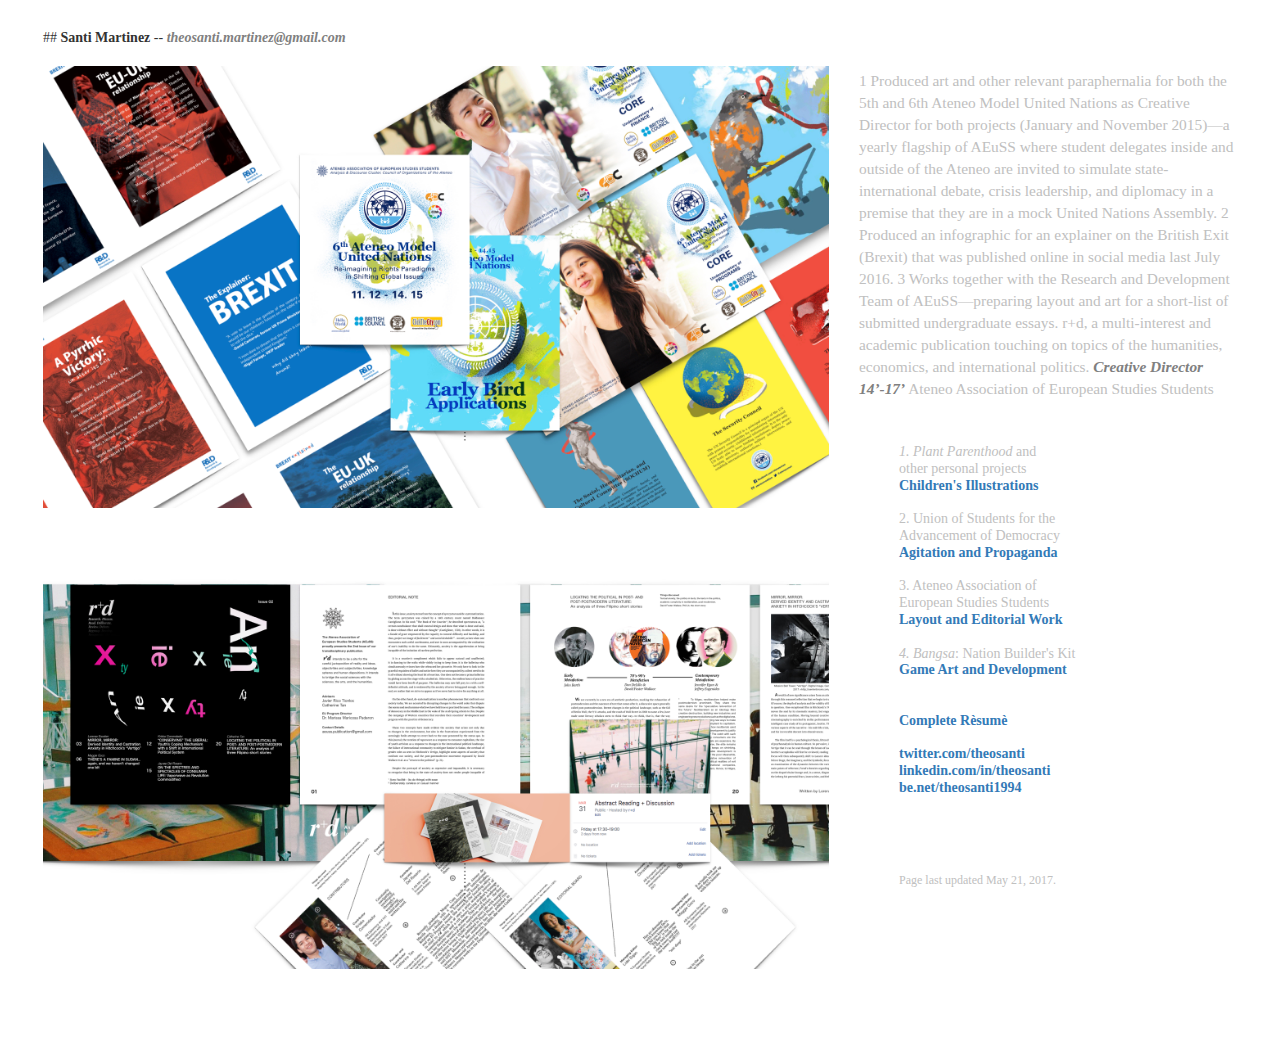
==== AEuSS/index.html @ 22905b5d "Update index.html" ====
<!DOCTYPE html>
<html>
    
    <head>
        <meta charset="utf-8">
        <meta http-equiv="X-UA-Compatible" content="IE=edge">
        <title>theosanti.github.io</title>
        <link rel="stylesheet" href="main.css">
    </head>
    
    <body>
        
        <link rel="stylesheet" href="https://maxcdn.bootstrapcdn.com/bootstrap/3.3.7/css/bootstrap.min.css"><script src="https://ajax.googleapis.com/ajax/libs/jquery/3.2.1/jquery.min.js"></script><script src="https://maxcdn.bootstrapcdn.com/bootstrap/3.3.7/js/bootstrap.min.js"></script>
        
    </body>

<div class="container-fluid">
    
## <b>Santi Martinez</b> -- 
<em>theosanti.martinez@gmail.com</em>
    
  <div class="row">
    <div class="col-sm-4 col-sm-push-8" style="background-color:white;">
    
        <p1><br>
           1 Produced art and other relevant paraphernalia for both the 5th and 6th Ateneo Model United Nations 
            as Creative Director for both projects (January and November 2015)—a yearly flagship of AEuSS where 
            student delegates inside and outside of the Ateneo are invited to simulate state-international debate, 
            crisis leadership, and diplomacy in a premise that they are in a mock United Nations Assembly.
        </p1>

        <p1>
           2 Produced an infographic for an explainer on the British Exit (Brexit) that was published online in social media 
            last July 2016.
        </p1>

        <p1>
            3 Works together with the Research and Development Team of AEuSS—preparing layout and art for a short-list of 
            submitted undergraduate essays. r+d, a multi-interest and academic publication touching on topics of the 
            humanities, economics, and international politics.
        </p1>

        <p1>
            <em>Creative Director 14’-17’</em>
            Ateneo Association of European Studies Students<br><br><br>
        </p1>
        
        <ul>
            <li><i>1. Plant Parenthood</i> and<br> other personal projects<br>
            <a href="https://theosanti.github.io/Personal/">Children's Illustrations</a><br><br>
            </li>
            
            <li>2. Union of Students for the<br> Advancement of Democracy<br>
            <a href="https://theosanti.github.io/USAD/">Agitation and Propaganda</a><br><br>
            </li>
            
            <li>3. Ateneo Association of<br> European Studies Students<br>
            <a href="https://theosanti.github.io/AEuSS/">Layout and Editorial Work</a><br><br>
            </li>
            
            <li><i>4. Bangsa</i>: Nation Builder's Kit<br>
            <a href="https://theosanti.github.io/Thesis/">Game Art and Development</a><br><br><br>
            </li>
            
            <li><a href="https://drive.google.com/file/d/0B7hieBeQVFbtTEdoVnQ2ODlneEk/view?usp=sharing">Complete Rèsumè</a></li><br>
            
            <li><a href="https://twitter.com/theosanti">twitter.com/theosanti</a></li>
            
            <li><a href="https://linkedin.com/in/theosanti">linkedin.com/in/theosanti</a></li>
      
            <li><a href="https://be.net/theosanti1994">be.net/theosanti1994</a></li><br><br><br><br>
                
            <li><h6>Page last updated May 21, 2017.</h6></li>
        </ul>
    </div>
        
    <div class="col-sm-8 col-sm-pull-4" style="background-color:white;">   
        <img src="09.jpeg"/>
        <img src="10.jpeg"/>
        </div>
  </div>
</div>
    
    
</html>
---- AEuSS/main.css ----
html {
    background: #0;
    -webkit-font-smoothing: antialiased;
}

body {
    background: #fff;
    padding: 2em 2em 4em;
}

ul{
    line-height: 1.2;
    list-style:none;
    font-family: "Roboto";
    font-size: 100%;
    color: silver;
}

a{
    font-weight: bolder;
    font-size: 100%;
    color: black;
    text-decoration: none;
}

p1{
    color: silver;
    font-size: 110%;
}

p2{
    font-size: 90%;
    font-family: "Roboto";
    color: silver;
}

h6{
    font-family: "Roboto" ! important;
    color: silver ! important;
}

em{
    font-weight: 600;
    font-family: "Rosalind Serif";
    color: gray;
}

div {
    font-family: "Rosalind Serif";
}

img {
    display: block;
    margin: 1.3em auto;
    max-width: 100%;
}
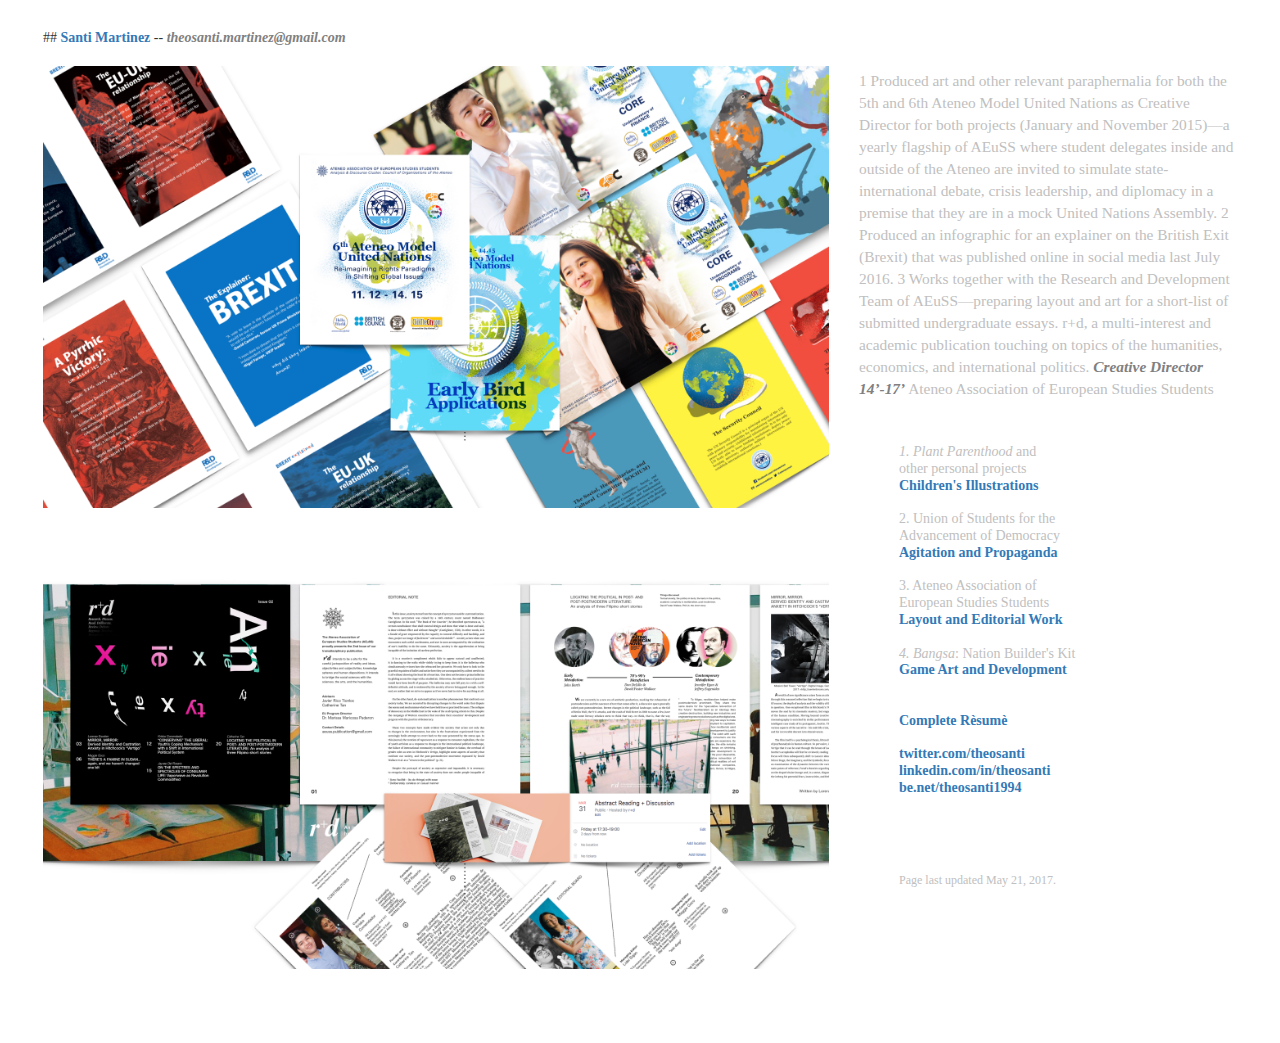
==== commit bef1f5af: "Update index.html" ====
--- a/AEuSS/index.html
+++ b/AEuSS/index.html
@@ -16,7 +16,7 @@
 
 <div class="container-fluid">
     
-## <b>Santi Martinez</b> -- 
+    ## <a href="https://theosanti.github.io"><b>Santi Martinez</b></a> -- 
 <em>theosanti.martinez@gmail.com</em>
     
   <div class="row">
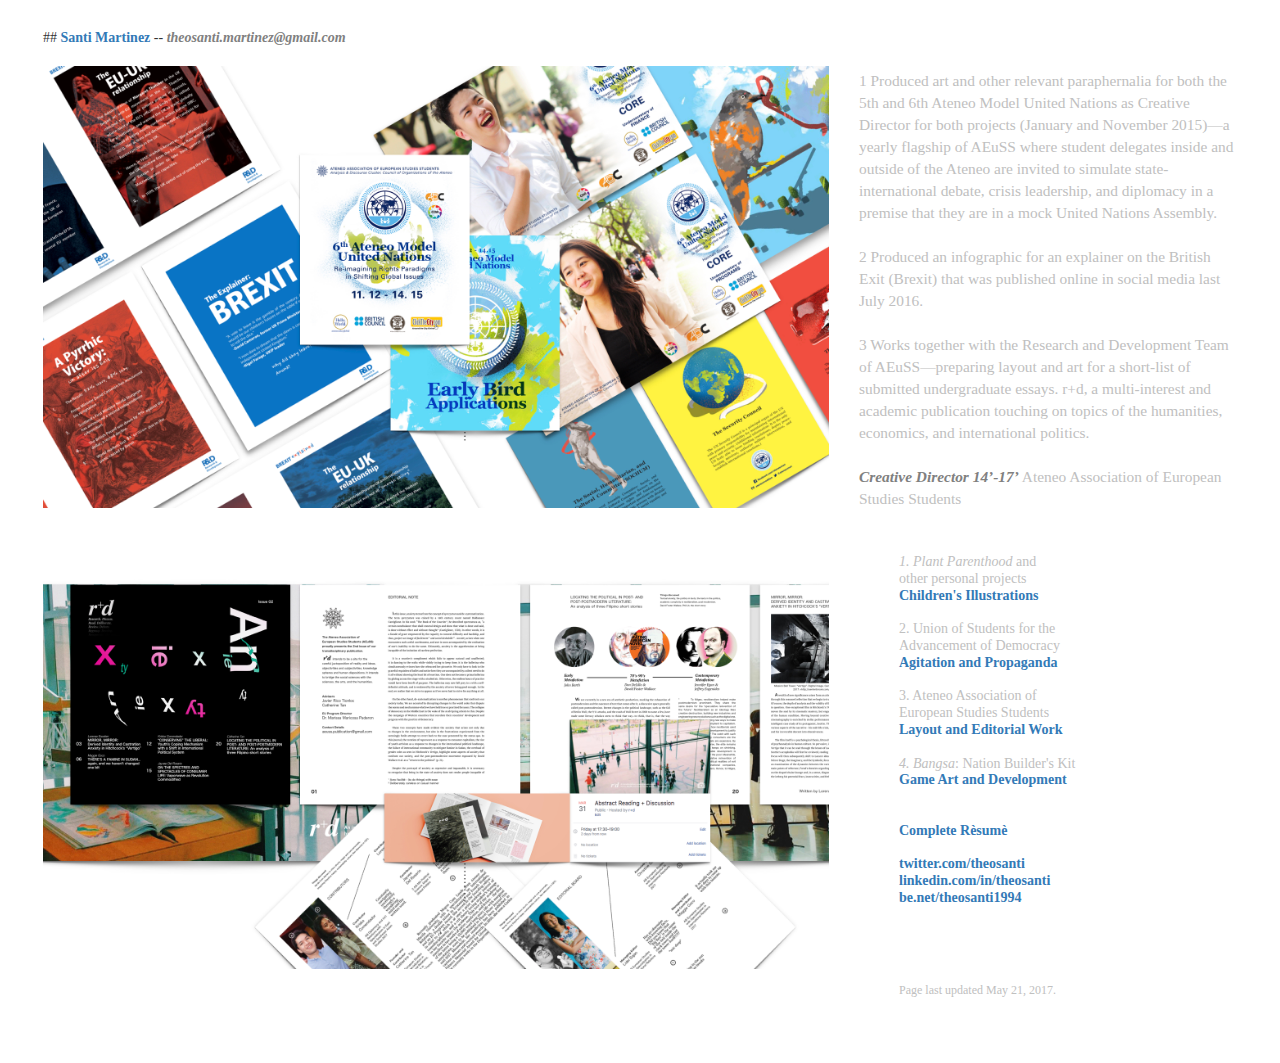
==== commit 0d3ae100: "Update index.html" ====
--- a/AEuSS/index.html
+++ b/AEuSS/index.html
@@ -26,18 +26,18 @@
            1 Produced art and other relevant paraphernalia for both the 5th and 6th Ateneo Model United Nations 
             as Creative Director for both projects (January and November 2015)—a yearly flagship of AEuSS where 
             student delegates inside and outside of the Ateneo are invited to simulate state-international debate, 
-            crisis leadership, and diplomacy in a premise that they are in a mock United Nations Assembly.
+            crisis leadership, and diplomacy in a premise that they are in a mock United Nations Assembly.<br><br>
         </p1>
 
         <p1>
            2 Produced an infographic for an explainer on the British Exit (Brexit) that was published online in social media 
-            last July 2016.
+            last July 2016.<br><br>
         </p1>
 
         <p1>
             3 Works together with the Research and Development Team of AEuSS—preparing layout and art for a short-list of 
             submitted undergraduate essays. r+d, a multi-interest and academic publication touching on topics of the 
-            humanities, economics, and international politics.
+            humanities, economics, and international politics.<br><br>
         </p1>
 
         <p1>
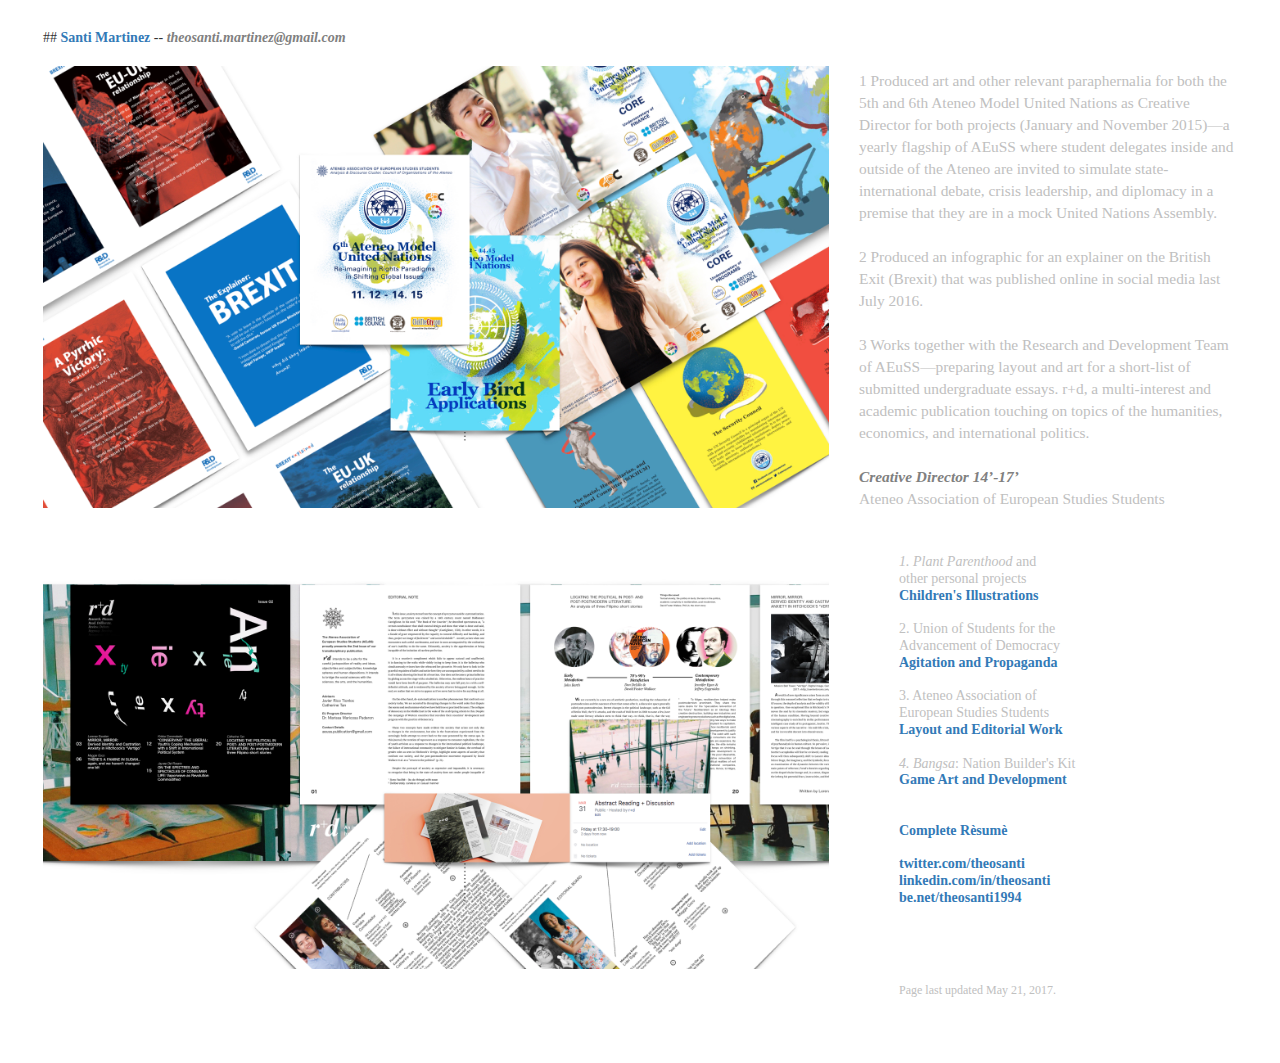
==== commit b82ed723: "Update index.html" ====
--- a/AEuSS/index.html
+++ b/AEuSS/index.html
@@ -41,7 +41,7 @@
         </p1>
 
         <p1>
-            <em>Creative Director 14’-17’</em>
+            <em>Creative Director 14’-17’</em><br>
             Ateneo Association of European Studies Students<br><br><br>
         </p1>
         
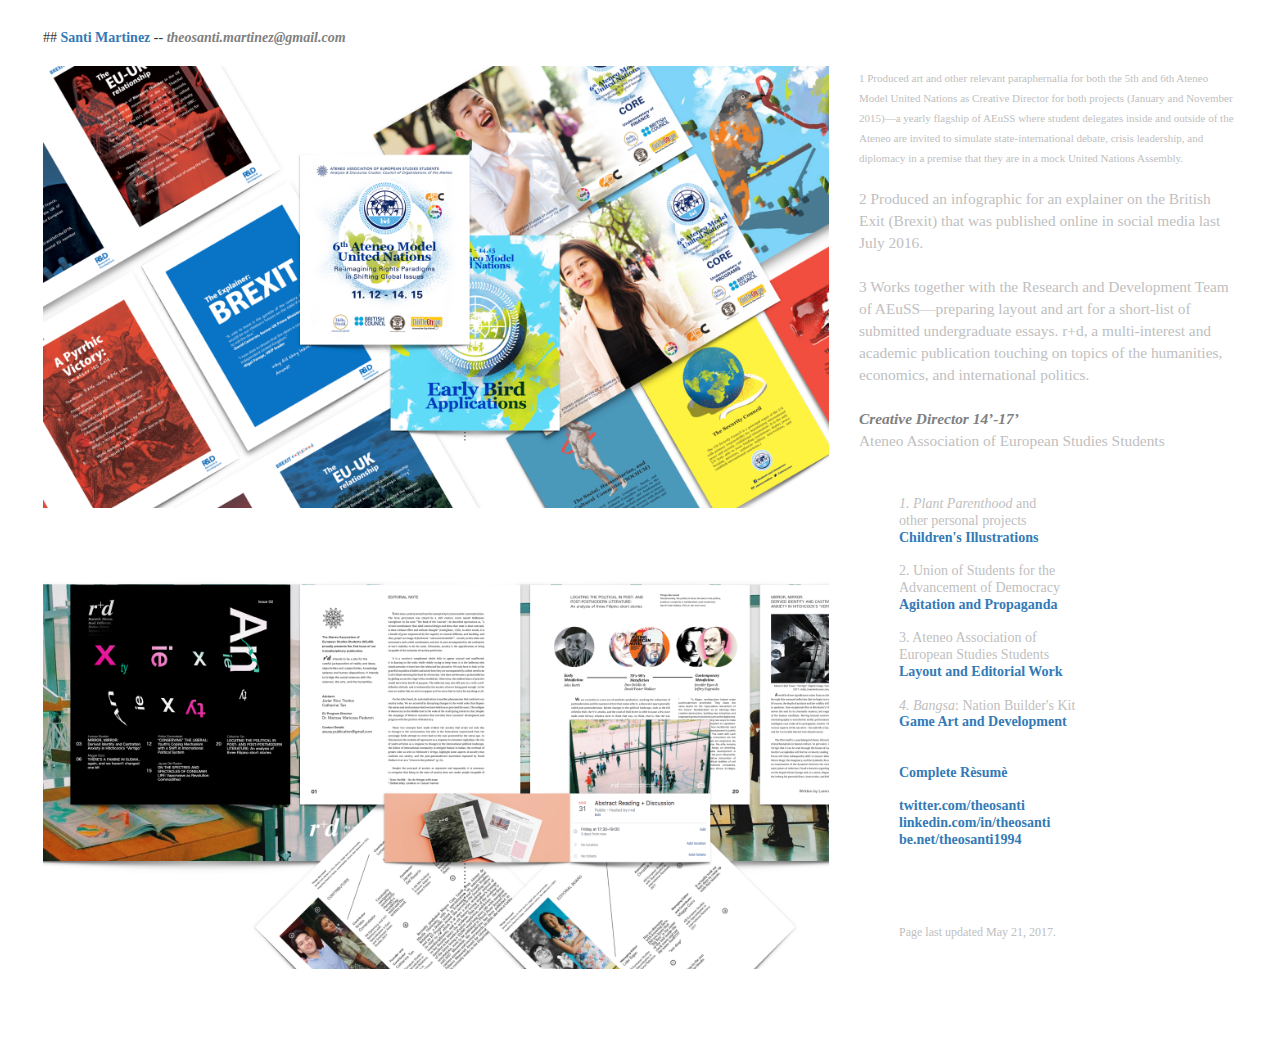
==== commit c51a25c4: "Update index.html" ====
--- a/AEuSS/index.html
+++ b/AEuSS/index.html
@@ -22,7 +22,7 @@
   <div class="row">
     <div class="col-sm-4 col-sm-push-8" style="background-color:white;">
     
-        <p1><br>
+        <p1 style="font-size:11px"><br>
            1 Produced art and other relevant paraphernalia for both the 5th and 6th Ateneo Model United Nations 
             as Creative Director for both projects (January and November 2015)—a yearly flagship of AEuSS where 
             student delegates inside and outside of the Ateneo are invited to simulate state-international debate, 
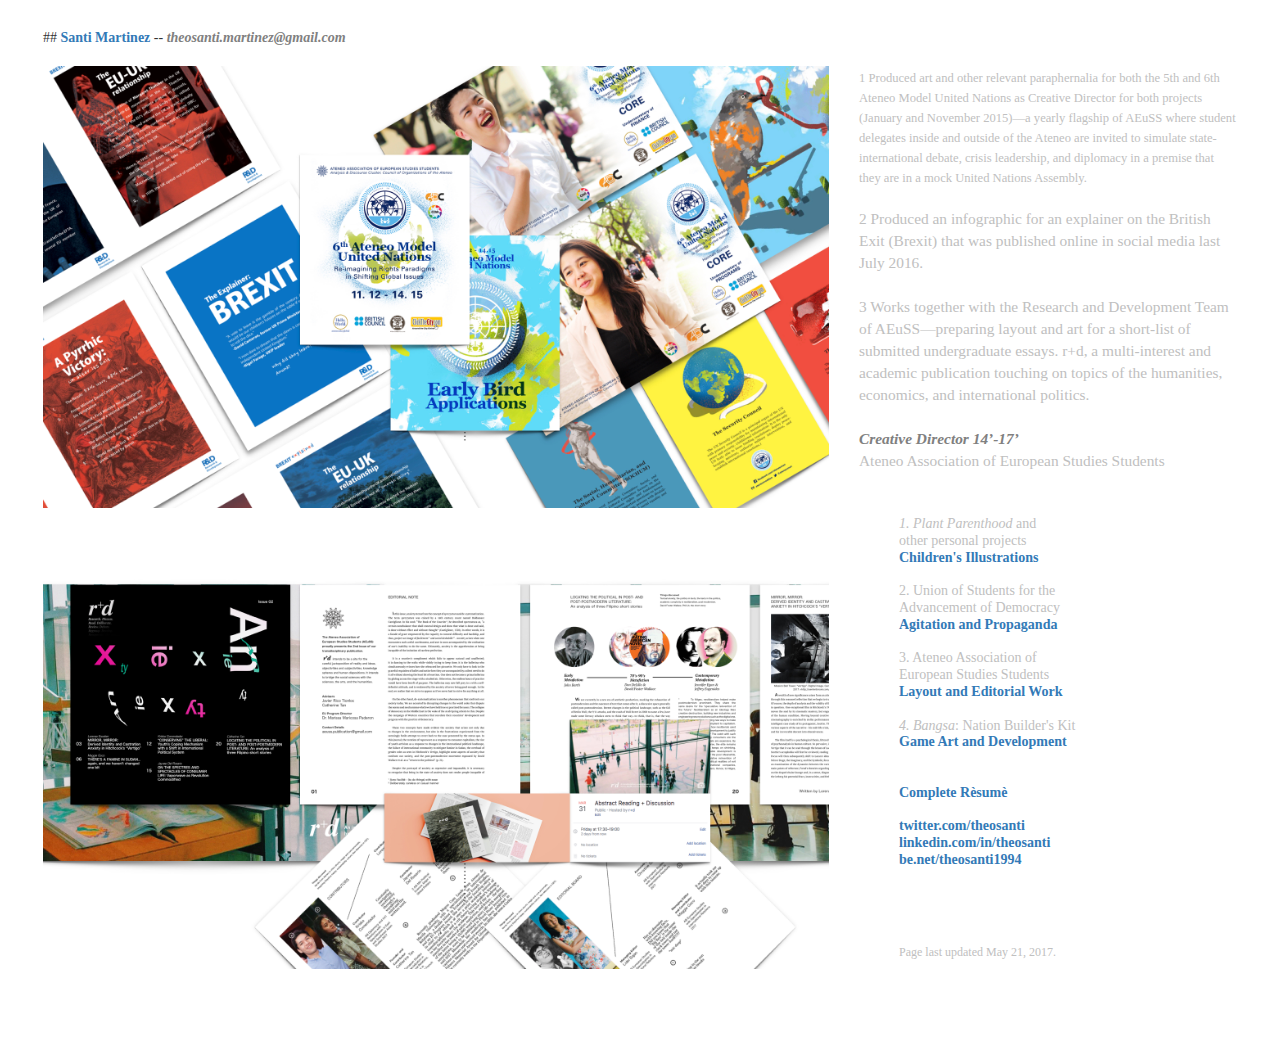
==== commit 7fe392da: "Update index.html" ====
--- a/AEuSS/index.html
+++ b/AEuSS/index.html
@@ -22,7 +22,7 @@
   <div class="row">
     <div class="col-sm-4 col-sm-push-8" style="background-color:white;">
     
-        <p1 style="font-size:11px"><br>
+        <p1 style="font-size:90%"><br>
            1 Produced art and other relevant paraphernalia for both the 5th and 6th Ateneo Model United Nations 
             as Creative Director for both projects (January and November 2015)—a yearly flagship of AEuSS where 
             student delegates inside and outside of the Ateneo are invited to simulate state-international debate, 
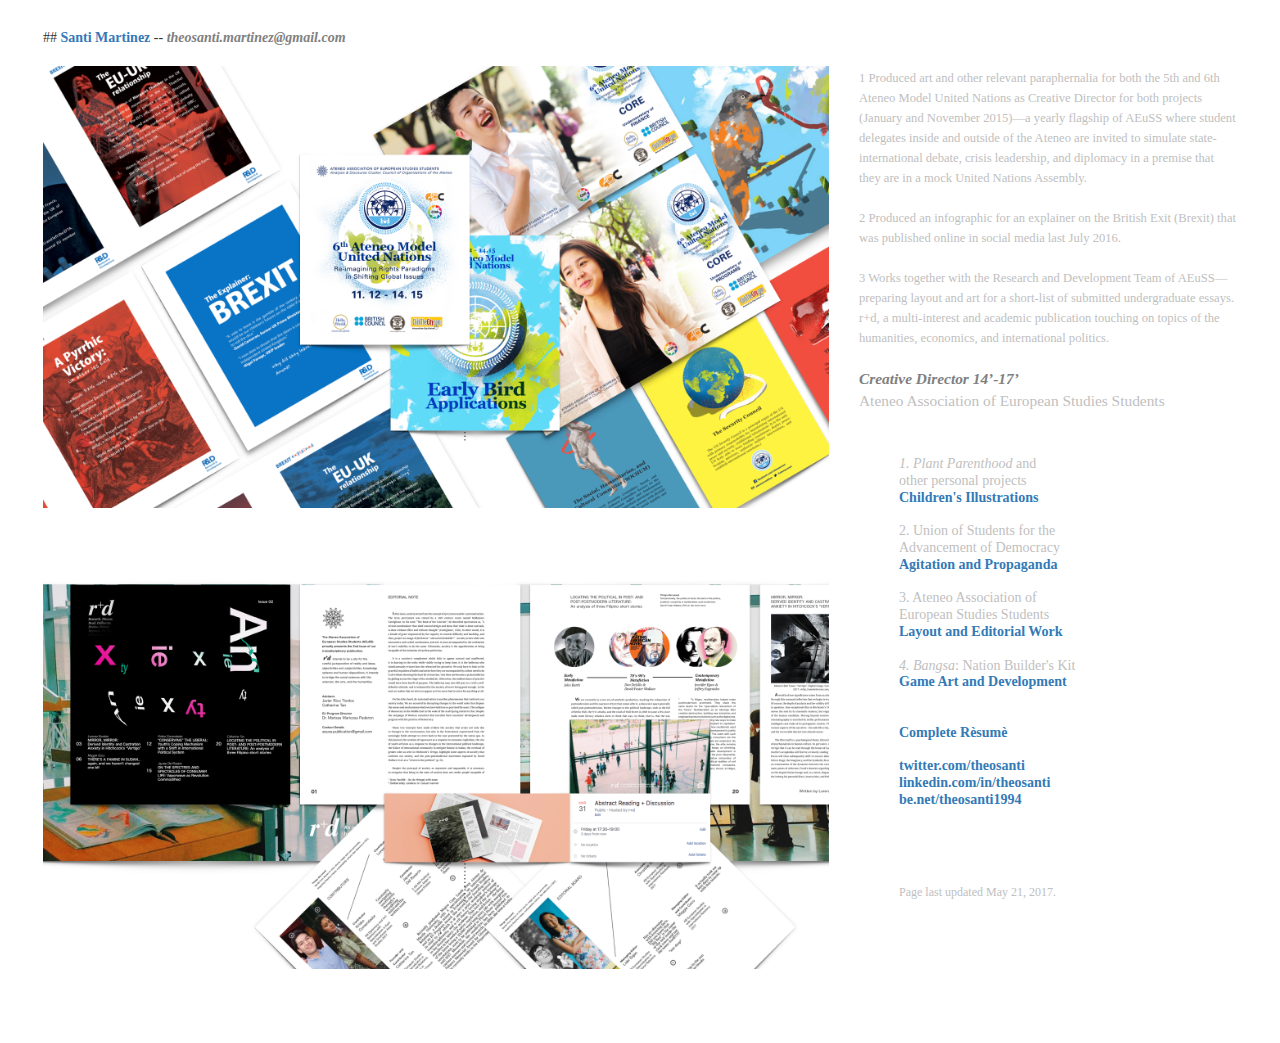
==== commit caab3704: "Update index.html" ====
--- a/AEuSS/index.html
+++ b/AEuSS/index.html
@@ -27,15 +27,11 @@
             as Creative Director for both projects (January and November 2015)—a yearly flagship of AEuSS where 
             student delegates inside and outside of the Ateneo are invited to simulate state-international debate, 
             crisis leadership, and diplomacy in a premise that they are in a mock United Nations Assembly.<br><br>
-        </p1>
 
-        <p1>
            2 Produced an infographic for an explainer on the British Exit (Brexit) that was published online in social media 
             last July 2016.<br><br>
-        </p1>
 
-        <p1>
-            3 Works together with the Research and Development Team of AEuSS—preparing layout and art for a short-list of 
+           3 Works together with the Research and Development Team of AEuSS—preparing layout and art for a short-list of 
             submitted undergraduate essays. r+d, a multi-interest and academic publication touching on topics of the 
             humanities, economics, and international politics.<br><br>
         </p1>
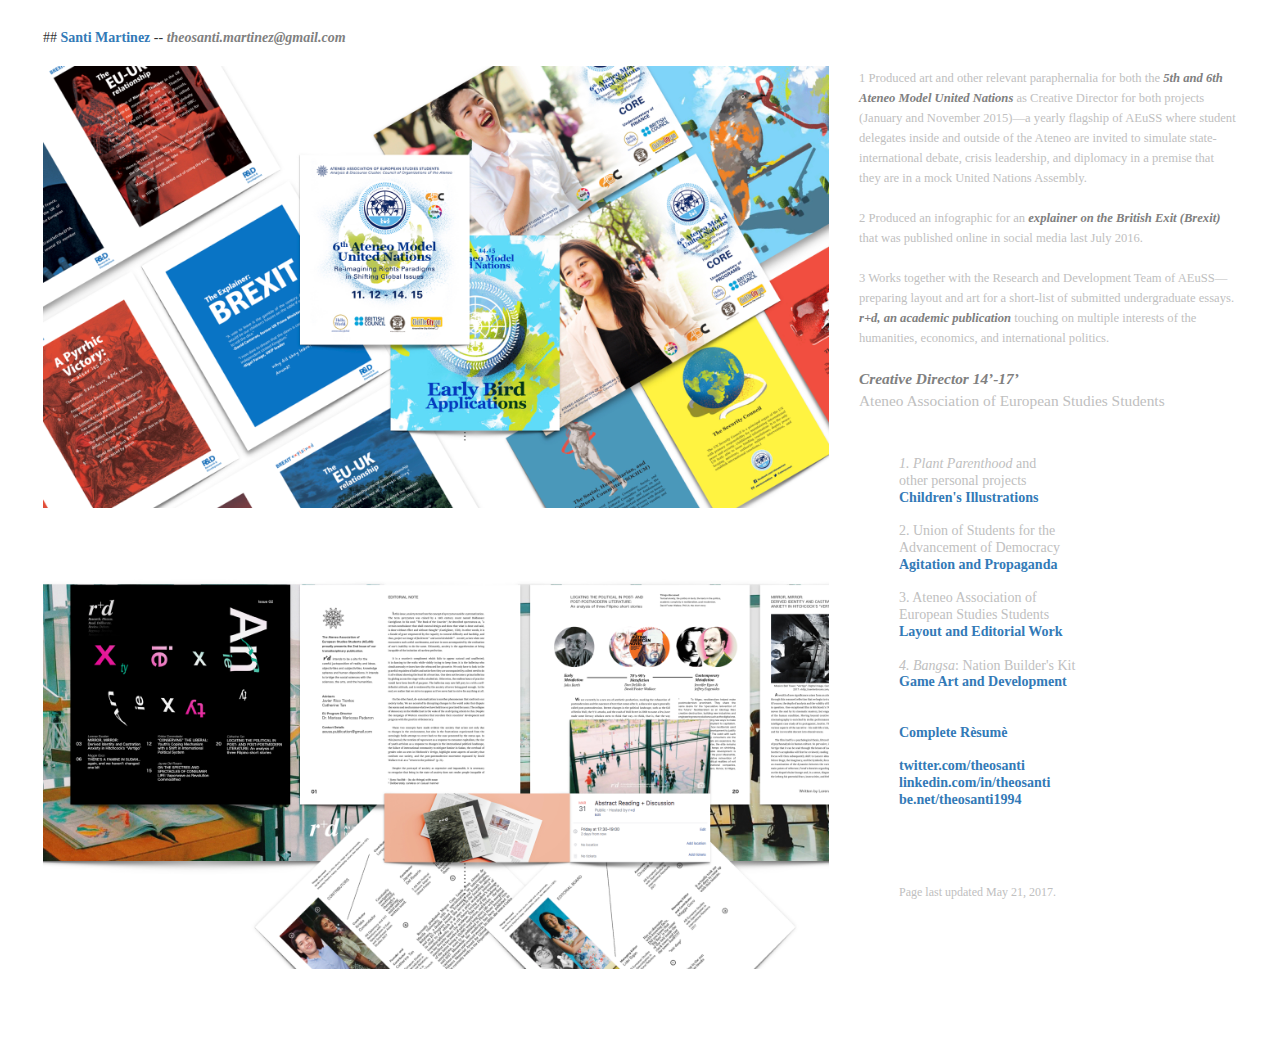
==== commit f01737bf: "Update index.html" ====
--- a/AEuSS/index.html
+++ b/AEuSS/index.html
@@ -23,16 +23,16 @@
     <div class="col-sm-4 col-sm-push-8" style="background-color:white;">
     
         <p1 style="font-size:90%"><br>
-           1 Produced art and other relevant paraphernalia for both the 5th and 6th Ateneo Model United Nations 
+           1 Produced art and other relevant paraphernalia for both the <em>5th and 6th Ateneo Model United Nations</em> 
             as Creative Director for both projects (January and November 2015)—a yearly flagship of AEuSS where 
             student delegates inside and outside of the Ateneo are invited to simulate state-international debate, 
             crisis leadership, and diplomacy in a premise that they are in a mock United Nations Assembly.<br><br>
 
-           2 Produced an infographic for an explainer on the British Exit (Brexit) that was published online in social media 
+            2 Produced an infographic for an <em>explainer on the British Exit (Brexit)</em> that was published online in social media 
             last July 2016.<br><br>
 
            3 Works together with the Research and Development Team of AEuSS—preparing layout and art for a short-list of 
-            submitted undergraduate essays. r+d, a multi-interest and academic publication touching on topics of the 
+            submitted undergraduate essays. <em>r+d, an academic publication</em> touching on multiple interests of the 
             humanities, economics, and international politics.<br><br>
         </p1>
 
